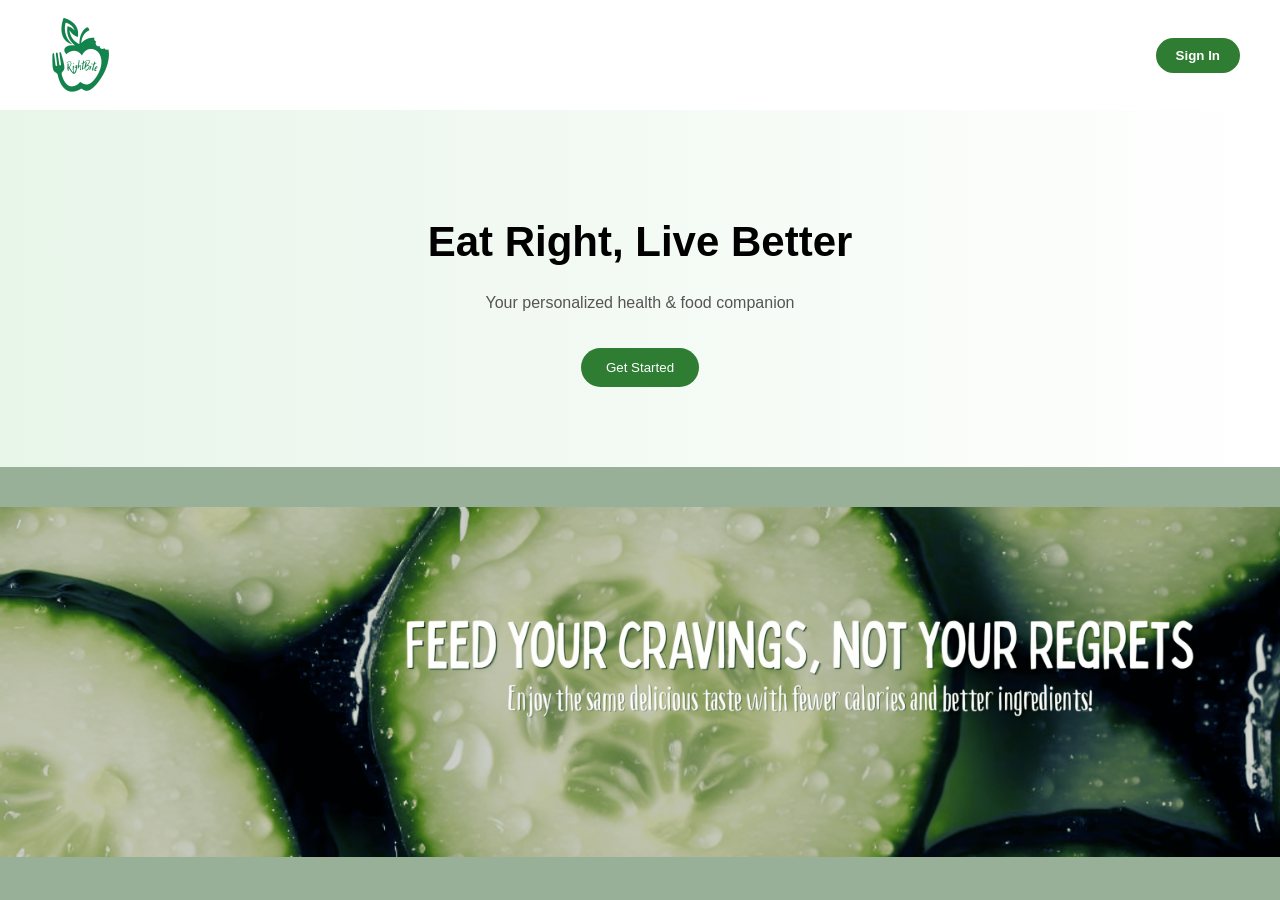
==== index.html @ e95d7b38 "Add files via upload" ====
<html>
    <head> 
        <title> RightBite </title>
        <link rel="stylesheet" href = "style.css">
    </head>
<body>
    <!-- NAVBAR -->
    <div class="navbar">
    <div class="logo">
      <img src="RBlogo.png" alt="RightBite">
    </div>
    <button class="signin-btn">Sign In</button>
  </div>
  
  <!-- HERO -->
  <div class="hero">
    <h1>Eat Right, Live Better</h1>
    <p>Your personalized health & food companion</p>
    <button class="cta-btn">Get Started</button>
  </div>
  
  <!-- SLIDER -->
  <div class="slider">
    <div class="slides">
      <div class="slide" style="background-image:url('slide1.png')"></div>
      <div class="slide" style="background-image:url('slide2.png')"></div>
      <div class="slide" style="background-image:url('slide3.png')"></div>
      <div class="slide" style="background-image:url('slide4.png')"></div>
    </div>
  </div>
</body>
</html>
---- style.css ----
body {
    background-color: rgb(151, 176, 151);
    margin: 0;
}

  body {
    margin: 0;
    font-family: Arial, sans-serif;
  }
  
  /* NAVBAR */
  .navbar {
    display: flex;
    justify-content: space-between;
    align-items: center;
    padding: 15px 40px;
    background: white;
    box-shadow: 0 2px 6px rgba(0,0,0,0.1);
  }
  
  .logo img {
    height: 80px;
    width: auto;
  }
  
  .signin-btn {
    padding: 10px 20px;
    background: #2e7d32;
    color: white;
    border: none;
    border-radius: 25px;
    cursor: pointer;
    font-weight: bold;
  }
  
  .signin-btn:hover {
    background: #256428;
  }
  
  /* HERO */
  .hero {
    text-align: center;
    padding: 80px 20px;
    background: linear-gradient(to right, #e8f5e9, white);
  }
  
  .hero h1 {
    font-size: 42px;
  }
  
  .hero p {
    color: #555;
  }
  
  .cta-btn {
    margin-top: 20px;
    padding: 12px 25px;
    background: #2e7d32;
    color: white;
    border: none;
    border-radius: 25px;
    cursor: pointer;
  }
  
  /* SLIDER */
  .slider {
    width: 100%;
    height: 350px;
    overflow: hidden;
    margin-top: 40px;
  }
  
  .slides {
    display: flex;
    width: 500%;
    animation: slide 15s infinite;
  }
  
  .slide {
    width: 100%;
    height: 350px;
    background-size: cover;
    background-position: center;
  }
  
  /* Animation */
  @keyframes slide {
    0%,20% { transform: translateX(0); }
    25%,45% { transform: translateX(-100%); }
    50%,70% { transform: translateX(-200%); }
    75%,95% { transform: translateX(-300%); }
    100% { transform: translateX(-400%); }
  }
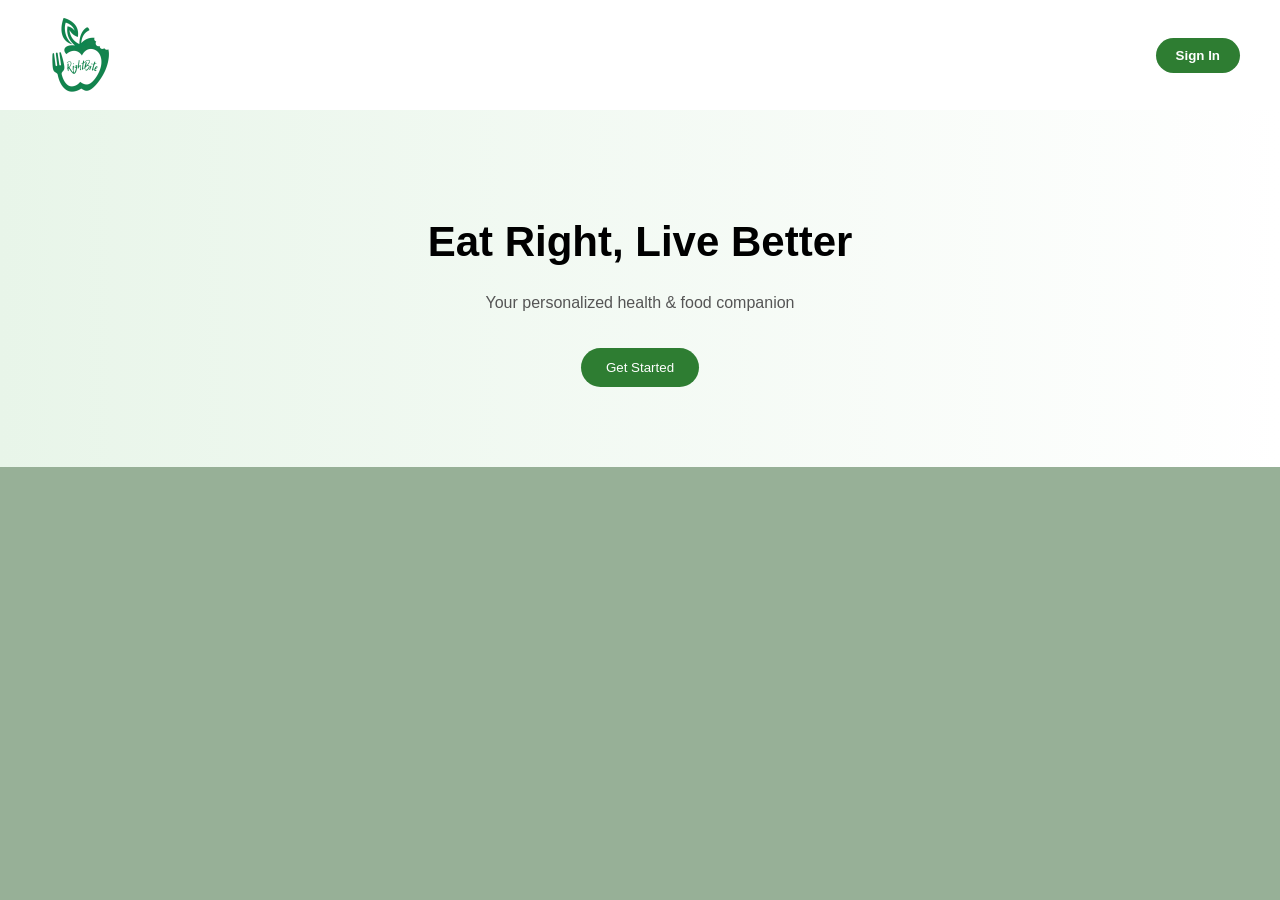
==== commit 8b07491a: "Update index.html" ====
--- a/index.html
+++ b/index.html
@@ -22,11 +22,11 @@
   <!-- SLIDER -->
   <div class="slider">
     <div class="slides">
-      <div class="slide" style="background-image:url('slide1.png')"></div>
-      <div class="slide" style="background-image:url('slide2.png')"></div>
-      <div class="slide" style="background-image:url('slide3.png')"></div>
-      <div class="slide" style="background-image:url('slide4.png')"></div>
+      <div class="slide" style="background-image:url('slide1\ copy.jpg')"></div>
+      <div class="slide" style="background-image:url('slide1.jpeg')"></div>
+      <div class="slide" style="background-image:url('slide1.jpeg')"></div>
+      <div class="slide" style="background-image:url('slide1.jpeg')"></div>
     </div>
   </div>
 </body>
-</html>+</html>
--- a/style.css
+++ b/style.css
@@ -1,9 +1,6 @@
-body {
-    background-color: rgb(151, 176, 151);
-    margin: 0;
-}
 
   body {
+    background-color: rgb(151, 176, 151);
     margin: 0;
     font-family: Arial, sans-serif;
   }
@@ -62,32 +59,51 @@
     cursor: pointer;
   }
   
-  /* SLIDER */
   .slider {
     width: 100%;
     height: 350px;
     overflow: hidden;
-    margin-top: 40px;
   }
   
   .slides {
     display: flex;
     width: 500%;
-    animation: slide 15s infinite;
+    height: 100%;
+    animation: slide 20s infinite;
   }
   
   .slide {
-    width: 100%;
-    height: 350px;
-    background-size: cover;
-    background-position: center;
+    width: 20%;
+    height: 100%;
+    position: relative;
+    flex-shrink: 0; 
   }
   
-  /* Animation */
+  .slide img {
+    width: 100%;
+    height: 100%;
+    object-fit: cover;
+    display: block;
+  }
+  
+  /* TEXT OVER IMAGE */
+  .text {
+    position: absolute;
+    top: 50%;
+    left: 50%;
+    transform: translate(-50%, -50%);
+    color: white;
+    font-size: 28px;
+    font-weight: bold;
+    background: rgba(0,0,0,0.4);
+    padding: 10px 20px;
+    border-radius: 10px;
+  }
+  
   @keyframes slide {
-    0%,20% { transform: translateX(0); }
-    25%,45% { transform: translateX(-100%); }
-    50%,70% { transform: translateX(-200%); }
-    75%,95% { transform: translateX(-300%); }
-    100% { transform: translateX(-400%); }
-  }+    0%, 20% { transform: translateX(0); }
+    25%, 40% { transform: translateX(-20%); }
+    45%, 60% { transform: translateX(-40%); }
+    65%, 80% { transform: translateX(-60%); }
+    85%, 100% { transform: translateX(-80%); }
+  }
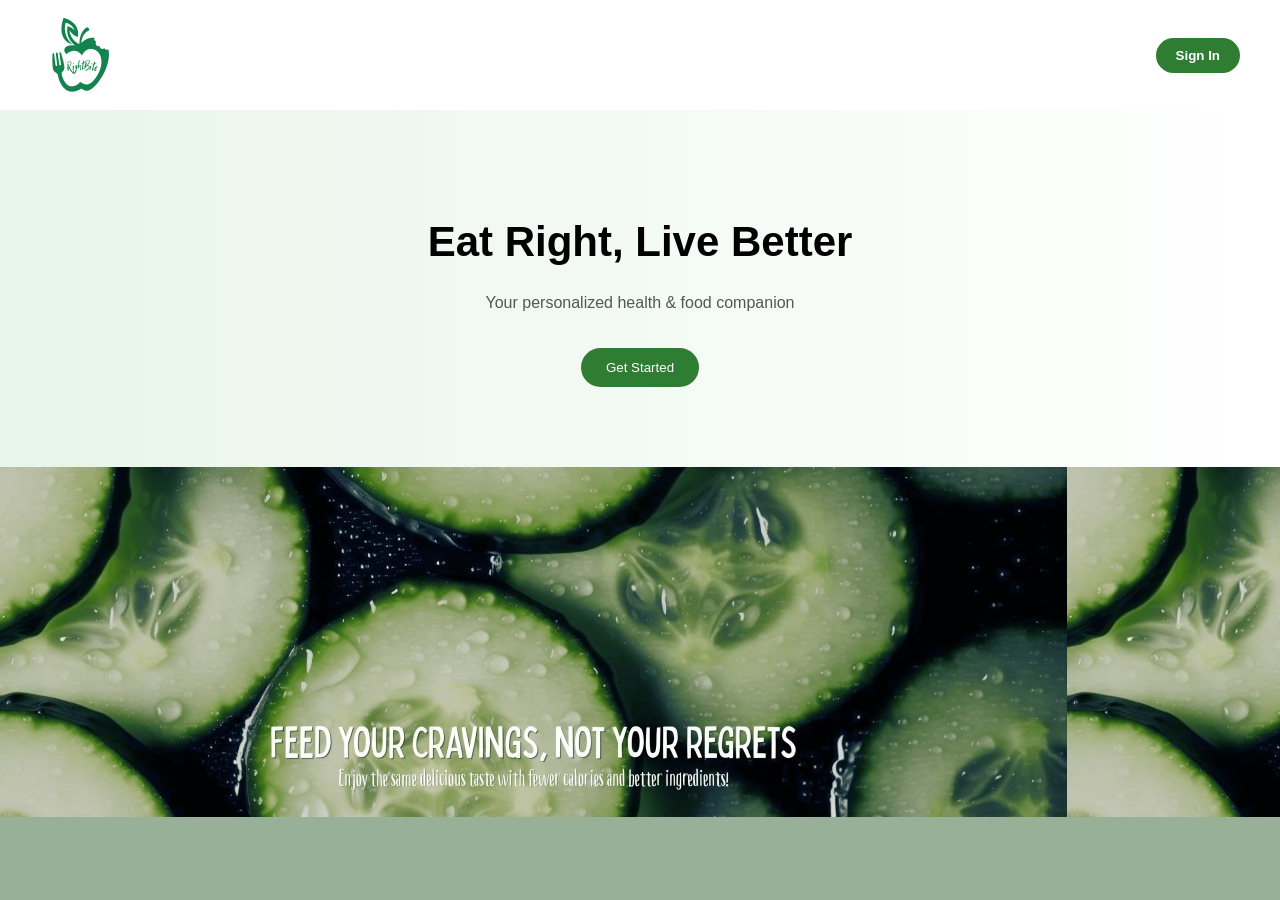
==== commit 56646ce9: "Update index.html" ====
--- a/index.html
+++ b/index.html
@@ -22,7 +22,7 @@
   <!-- SLIDER -->
   <div class="slider">
     <div class="slides">
-      <div class="slide" style="background-image:url('slide1\ copy.jpg')"></div>
+      <div class="slide" style="background-image:url('WhatsApp Image 2026-05-13 at 19.03.00.jpeg')"></div>
       <div class="slide" style="background-image:url('slide1.jpeg')"></div>
       <div class="slide" style="background-image:url('slide1.jpeg')"></div>
       <div class="slide" style="background-image:url('slide1.jpeg')"></div>
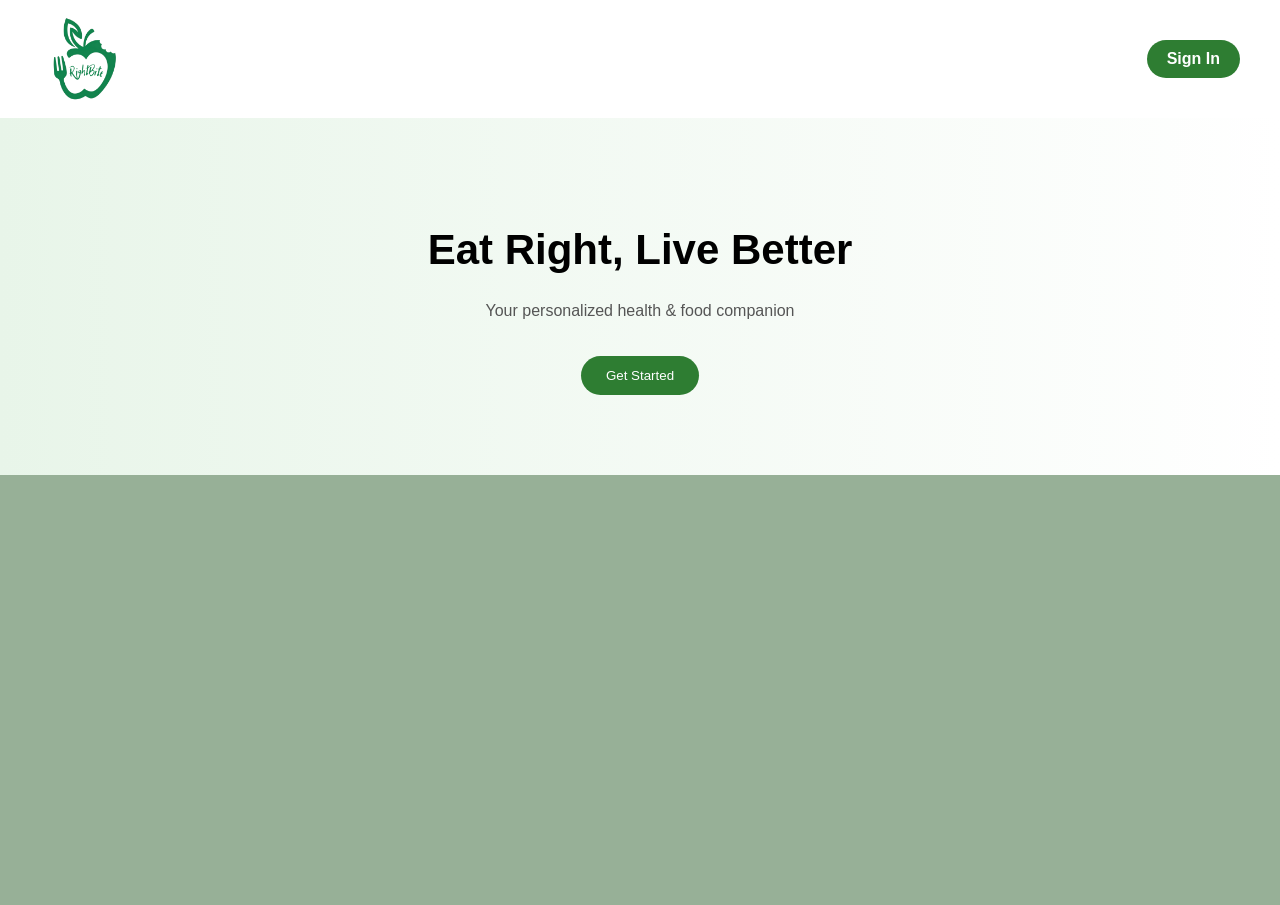
==== commit 41a8fea8: "Add files via upload" ====
--- a/index.html
+++ b/index.html
@@ -1,18 +1,22 @@
-<html>
-    <head> 
-        <title> RightBite </title>
-        <link rel="stylesheet" href = "style.css">
+<!DOCTYPE html>
+<html lang="en">
+    <head>
+        <meta charset="UTF-8">
+        <meta name="viewport" content="width=device-width, initial-scale=1.0">
+        <title>RightBite</title>
+        <link rel="stylesheet" href="style.css">
     </head>
 <body>
     <!-- NAVBAR -->
     <div class="navbar">
-    <div class="logo">
+      
+    <a class="logo" href="idea.html" aria-label="Read the RightBite story">
       <img src="RBlogo.png" alt="RightBite">
-    </div>
-    <button class="signin-btn">Sign In</button>
+    </a>
+    <a class="signin-btn" href="signin.html">Sign In</a>
   </div>
   
-  <!-- HERO -->
+  <!-- HERO --> 
   <div class="hero">
     <h1>Eat Right, Live Better</h1>
     <p>Your personalized health & food companion</p>
@@ -22,9 +26,9 @@
   <!-- SLIDER -->
   <div class="slider">
     <div class="slides">
-      <div class="slide" style="background-image:url('WhatsApp Image 2026-05-13 at 19.03.00.jpeg')"></div>
+      <div class="slide" style="background-image:url('slide1 copy.jpg')"></div>
       <div class="slide" style="background-image:url('slide1.jpeg')"></div>
-      <div class="slide" style="background-image:url('slide1.jpeg')"></div>
+      <div class="slide" style="background-image:url('slide1 copy.jpg')"></div>
       <div class="slide" style="background-image:url('slide1.jpeg')"></div>
     </div>
   </div>
--- a/style.css
+++ b/style.css
@@ -1,10 +1,14 @@
 
-  body {
+body {
     background-color: rgb(151, 176, 151);
     margin: 0;
     font-family: Arial, sans-serif;
   }
-  
+
+  * {
+    box-sizing: border-box;
+  }
+
   /* NAVBAR */
   .navbar {
     display: flex;
@@ -15,12 +19,21 @@
     box-shadow: 0 2px 6px rgba(0,0,0,0.1);
   }
   
+  .logo {
+    display: inline-flex;
+    align-items: center;
+    color: #2e7d32;
+    text-decoration: none;
+  }
+
   .logo img {
-    height: 80px;
+    height: 88px;
     width: auto;
+    display: block;
   }
   
   .signin-btn {
+    display: inline-block;
     padding: 10px 20px;
     background: #2e7d32;
     color: white;
@@ -28,6 +41,7 @@
     border-radius: 25px;
     cursor: pointer;
     font-weight: bold;
+    text-decoration: none;
   }
   
   .signin-btn:hover {
@@ -61,22 +75,25 @@
   
   .slider {
     width: 100%;
-    height: 350px;
+    height: clamp(220px, 38vw, 430px);
     overflow: hidden;
   }
   
   .slides {
     display: flex;
-    width: 500%;
+    width: 400%;
     height: 100%;
     animation: slide 20s infinite;
   }
   
   .slide {
-    width: 20%;
+    width: 25%;
     height: 100%;
     position: relative;
     flex-shrink: 0; 
+    background-position: center;
+    background-repeat: no-repeat;
+    background-size: cover;
   }
   
   .slide img {
@@ -102,8 +119,707 @@
   
   @keyframes slide {
     0%, 20% { transform: translateX(0); }
-    25%, 40% { transform: translateX(-20%); }
-    45%, 60% { transform: translateX(-40%); }
-    65%, 80% { transform: translateX(-60%); }
-    85%, 100% { transform: translateX(-80%); }
-  }
+    25%, 45% { transform: translateX(-25%); }
+    50%, 70% { transform: translateX(-50%); }
+    75%, 95% { transform: translateX(-75%); }
+    100% { transform: translateX(0); }
+  }
+
+  .story-page {
+    min-height: 100vh;
+    display: grid;
+    place-items: center;
+    padding: 24px;
+    background: linear-gradient(to right, #e8f5e9, white);
+  }
+
+  .story-panel {
+    width: min(720px, 100%);
+    padding: 40px;
+    background: white;
+    border-radius: 8px;
+    box-shadow: 0 2px 12px rgba(0,0,0,0.12);
+    text-align: center;
+  }
+
+  .story-panel h1 {
+    margin-top: 0;
+    color: #2e7d32;
+  }
+
+  .story-panel p {
+    color: #555;
+    font-size: 18px;
+    line-height: 1.6;
+  }
+
+  .previous-btn {
+    display: inline-block;
+    margin-top: 20px;
+    padding: 12px 25px;
+    background: #2e7d32;
+    color: white;
+    border-radius: 25px;
+    text-decoration: none;
+    font-weight: bold;
+  }
+
+  .previous-btn:hover {
+    background: #256428;
+  }
+
+  .auth-page {
+    min-height: 100vh;
+    display: flex;
+    align-items: center;
+    justify-content: flex-end;
+    padding: clamp(22px, 5vw, 64px) clamp(22px, 8vw, 118px);
+    position: relative;
+    overflow: hidden;
+    background:
+      radial-gradient(circle at 80% 16%, rgba(174, 218, 105, 0.2), transparent 23%),
+      radial-gradient(circle at 8% 82%, rgba(255, 196, 87, 0.18), transparent 22%),
+      linear-gradient(90deg, rgba(25, 66, 33, 0.22) 0%, rgba(20, 63, 31, 0.76) 48%, rgba(16, 67, 34, 0.92) 100%),
+      url("Sign.png") left center / cover no-repeat;
+  }
+
+  .auth-page::before,
+  .auth-page::after {
+    content: "";
+    position: absolute;
+    pointer-events: none;
+  }
+
+  .auth-page::before {
+    width: min(46vw, 650px);
+    height: 150vh;
+    top: -25vh;
+    left: 21vw;
+    background: rgba(235, 244, 224, 0.16);
+    transform: rotate(-38deg);
+    transform-origin: center;
+  }
+
+  .auth-page::after {
+    width: min(44vw, 560px);
+    aspect-ratio: 1;
+    right: -13vw;
+    bottom: -24vw;
+    border-radius: 50%;
+    background: rgba(181, 216, 128, 0.38);
+  }
+
+  .auth-card {
+    width: min(1040px, 100%);
+    min-height: 560px;
+    display: grid;
+    grid-template-columns: minmax(270px, 1fr) minmax(360px, 440px);
+    gap: clamp(24px, 5vw, 72px);
+    align-items: center;
+    position: relative;
+    z-index: 1;
+  }
+
+  .auth-visual {
+    position: relative;
+    display: flex;
+    flex-direction: column;
+    justify-content: flex-end;
+    min-height: 560px;
+    padding: clamp(28px, 4vw, 46px) 0;
+    color: white;
+  }
+
+  .auth-visual h1 {
+    max-width: 360px;
+    margin: auto 0 14px;
+    color: white;
+    font-family: Georgia, "Times New Roman", serif;
+    font-size: clamp(40px, 5.8vw, 74px);
+    font-weight: 500;
+    line-height: 0.95;
+    text-shadow: 0 8px 24px rgba(4, 28, 13, 0.45);
+  }
+
+  .auth-visual p {
+    max-width: 300px;
+    margin: 0;
+    color: rgba(255,255,255,0.9);
+    font-size: 16px;
+    font-weight: bold;
+    line-height: 1.55;
+    text-shadow: 0 5px 18px rgba(4, 28, 13, 0.42);
+  }
+
+  .auth-panel {
+    display: flex;
+    flex-direction: column;
+    justify-content: center;
+    min-height: 470px;
+    padding: clamp(36px, 5vw, 52px) clamp(34px, 5vw, 64px);
+    background: white;
+    border-top: 6px solid #66a832;
+    border-radius: 2px;
+    box-shadow: 0 24px 70px rgba(5, 34, 13, 0.34);
+  }
+
+  .auth-logo {
+    display: inline-block;
+    margin-bottom: 36px;
+    text-decoration: none;
+  }
+
+  .auth-logo img {
+    width: 104px;
+    height: auto;
+    display: block;
+    filter: drop-shadow(0 6px 18px rgba(4, 28, 13, 0.45));
+  }
+
+  .auth-kicker {
+    margin: 0 0 8px;
+    color: #2e7d32;
+    font-size: 14px;
+    font-weight: bold;
+    letter-spacing: 0;
+    text-transform: uppercase;
+  }
+
+  .auth-panel h2 {
+    margin: 0;
+    color: #214f21;
+    font-family: Georgia, "Times New Roman", serif;
+    font-size: clamp(38px, 4vw, 48px);
+    font-weight: bold;
+    line-height: 1.05;
+    text-align: center;
+  }
+
+  .auth-form {
+    display: grid;
+    gap: 12px;
+    margin-top: 38px;
+  }
+
+  .auth-form label {
+    color: #214f21;
+    font-size: 14px;
+    font-weight: bold;
+  }
+
+  .auth-form input {
+    width: 100%;
+    padding: 7px 0 10px;
+    border: 0;
+    border-bottom: 1px solid #8f9890;
+    border-radius: 0;
+    color: #202821;
+    font-size: 15px;
+  }
+
+  .auth-form input:focus {
+    outline: 0;
+    border-color: #4f9f29;
+  }
+
+  .auth-form input::placeholder {
+    color: transparent;
+  }
+
+  .auth-check {
+    display: flex;
+    align-items: center;
+    gap: 9px;
+    margin-top: 4px;
+    color: #687368;
+    font-size: 12px;
+    font-weight: normal;
+    line-height: 1.4;
+    text-transform: none;
+  }
+
+  .auth-form-row {
+    display: flex;
+    align-items: center;
+    justify-content: space-between;
+    gap: 12px;
+    margin-top: 4px;
+  }
+
+  .auth-form-row .auth-check {
+    margin-top: 0;
+  }
+
+  .auth-link-button {
+    padding: 0;
+    background: transparent;
+    border: 0;
+    color: #3a8f23;
+    cursor: pointer;
+    font: inherit;
+    font-size: 12px;
+    font-weight: bold;
+    text-align: right;
+  }
+
+  .auth-link-button:hover {
+    text-decoration: underline;
+  }
+
+  .auth-link-button:disabled {
+    cursor: wait;
+    opacity: 0.65;
+    text-decoration: none;
+  }
+
+  .auth-check input {
+    width: auto;
+    padding: 0;
+    border: 0;
+    accent-color: #2e7d32;
+  }
+
+  .password-rules {
+    margin: -2px 0 4px;
+    padding: 12px 14px;
+    background: #f5f8ef;
+    border: 1px solid #d8e4cd;
+    border-radius: 6px;
+    color: #687368;
+    font-size: 12px;
+    line-height: 1.45;
+  }
+
+  .password-rules p {
+    margin: 0 0 6px;
+    color: #214f21;
+    font-weight: bold;
+  }
+
+  .password-rules ul {
+    display: grid;
+    gap: 4px;
+    margin: 0;
+    padding: 0;
+    list-style: none;
+  }
+
+  .password-rules li::before {
+    content: "○";
+    display: inline-block;
+    width: 18px;
+    color: #8b9489;
+    font-weight: bold;
+  }
+
+  .password-rules li.is-valid {
+    color: #2e7d32;
+    font-weight: bold;
+  }
+
+  .password-rules li.is-valid::before {
+    content: "✓";
+    color: #2e7d32;
+  }
+
+  .auth-submit {
+    width: 100%;
+    margin-top: 14px;
+    padding: 14px 26px;
+    background: linear-gradient(135deg, #2e7d32, #6dbb35);
+    color: white;
+    border: none;
+    border-radius: 0;
+    cursor: pointer;
+    font-size: 16px;
+    font-weight: bold;
+    transition: background 0.2s ease, transform 0.2s ease;
+  }
+
+  .auth-submit:hover {
+    background: linear-gradient(135deg, #256428, #5aa82d);
+    transform: translateY(-1px);
+  }
+
+  .auth-submit:disabled {
+    cursor: wait;
+    opacity: 0.72;
+    transform: none;
+  }
+
+  .auth-message {
+    min-height: 20px;
+    margin: 2px 0 0;
+    color: #2e7d32;
+    font-size: 13px;
+    font-weight: bold;
+    line-height: 1.4;
+    text-align: center;
+  }
+
+  .auth-message.is-error {
+    color: #b12d24;
+  }
+
+  .auth-divider {
+    display: flex;
+    align-items: center;
+    gap: 12px;
+    margin-top: 30px;
+    color: #214f21;
+    font-size: 14px;
+    font-weight: bold;
+    text-align: center;
+  }
+
+  .auth-divider::before,
+  .auth-divider::after {
+    content: "";
+    flex: 1;
+    height: 1px;
+    background: #97b889;
+  }
+
+  .auth-divider span {
+    white-space: nowrap;
+  }
+
+  .social-login {
+    justify-content: center;
+    display: flex;
+    gap: 28px;
+    margin-top: 26px;
+  }
+
+  .social-login button {
+    min-width: 92px;
+    height: 38px;
+    display: grid;
+    place-items: center;
+    padding: 0 16px;
+    background: white;
+    border: 1px solid #cbd8c4;
+    border-radius: 19px;
+    cursor: pointer;
+    font-size: 14px;
+    font-weight: bold;
+    line-height: 1;
+  }
+
+  .social-login button:nth-child(1) {
+    color: #4285f4;
+    font-family: Arial, sans-serif;
+  }
+
+  .social-login button:nth-child(2) {
+    color: #111;
+    font-family: Arial, sans-serif;
+    font-size: 14px;
+  }
+
+  .social-login button:hover {
+    border-color: #6dbb35;
+    box-shadow: 0 8px 18px rgba(46, 125, 50, 0.14);
+  }
+
+  .auth-switch {
+    margin: 24px 0 0;
+    color: #555;
+    text-align: center;
+    font-size: 14px;
+  }
+
+  .auth-switch-top {
+    margin: 12px 0 0;
+    color: #343434;
+    font-size: 15px;
+  }
+
+  .auth-switch a {
+    color: #3a8f23;
+    font-weight: bold;
+    text-decoration: none;
+  }
+
+  .auth-switch a:hover {
+    text-decoration: underline;
+  }
+
+  @media (max-width: 760px) {
+    .auth-page {
+      padding: 18px;
+      justify-content: center;
+    }
+
+    .auth-card {
+      min-height: auto;
+      grid-template-columns: 1fr;
+      gap: 18px;
+    }
+
+    .auth-visual {
+      min-height: 180px;
+      padding: 30px 24px;
+    }
+
+    .auth-visual h1 {
+      font-size: 36px;
+    }
+
+    .auth-panel {
+      padding: 32px 24px;
+      min-height: auto;
+    }
+
+    .auth-submit {
+      justify-self: stretch;
+    }
+
+    .social-login {
+      flex-wrap: nowrap;
+    }
+  }
+
+  @media (max-width: 600px) {
+    .navbar {
+      padding: 12px 18px;
+    }
+
+  .logo img {
+      height: 66px;
+    }
+
+    .hero {
+      padding: 56px 18px;
+    }
+
+    .hero h1 {
+      font-size: 32px;
+    }
+
+    .story-panel {
+      padding: 28px 20px;
+    }
+
+    .auth-panel h2 {
+      font-size: 34px;
+    }
+  }
+
+  .visually-hidden {
+    width: 1px;
+    height: 1px;
+    position: absolute;
+    overflow: hidden;
+    clip: rect(0, 0, 0, 0);
+    white-space: nowrap;
+  }
+
+  .searc-page {
+    min-height: 100vh;
+    background: #0b100d;
+    color: #eef3dc;
+  }
+
+  .searc-header {
+    min-height: 216px;
+    display: grid;
+    grid-template-columns: 1fr minmax(280px, 460px) 1fr;
+    align-items: center;
+    gap: 24px;
+    padding: 34px clamp(20px, 6vw, 76px);
+    background: #000;
+  }
+
+  .searc-brand {
+    text-decoration: none;
+  }
+
+  .searc-brand {
+    display: inline-flex;
+    align-items: center;
+    width: max-content;
+  }
+
+  .searc-brand img {
+    width: 86px;
+    height: auto;
+    display: block;
+  }
+
+  .searc-tagline {
+    justify-self: center;
+    text-align: center;
+  }
+
+  .searc-tagline p {
+    margin: 0;
+    color: #eef3dc;
+    font-family: Georgia, "Times New Roman", serif;
+    font-size: clamp(28px, 4vw, 44px);
+    font-weight: bold;
+    line-height: 1.05;
+  }
+
+  .searc-tagline span {
+    display: block;
+    margin-top: 10px;
+    color: #c9d7b1;
+    font-size: 16px;
+    font-weight: bold;
+    line-height: 1.4;
+  }
+
+  .searc-stage {
+    min-height: calc(100vh - 216px);
+    position: relative;
+    overflow: hidden;
+    padding: 52px clamp(20px, 7vw, 92px) 76px;
+    background:
+      linear-gradient(135deg, rgba(220, 230, 197, 0.06) 0 16%, transparent 16% 100%),
+      #0b100d;
+  }
+
+  .searc-stage::before,
+  .searc-stage::after {
+    content: "";
+    position: absolute;
+    pointer-events: none;
+    opacity: 0.8;
+  }
+
+  .searc-stage::before {
+    width: 64vw;
+    height: 34vw;
+    right: -18vw;
+    bottom: -9vw;
+    border-radius: 46% 54% 41% 59%;
+    background: #242624;
+    transform: rotate(-28deg);
+  }
+
+  .searc-stage::after {
+    width: 44vw;
+    height: 18vw;
+    left: 18vw;
+    top: -7vw;
+    border-radius: 35% 65% 48% 52%;
+    background: #1f2721;
+    transform: rotate(8deg);
+  }
+
+  .searc-grid {
+    width: min(1120px, 100%);
+    margin: 0 auto;
+    display: grid;
+    grid-template-columns: repeat(3, minmax(260px, 1fr));
+    gap: 48px 42px;
+    position: relative;
+    z-index: 1;
+  }
+
+  .searc-card {
+    height: 230px;
+    display: grid;
+    grid-template-rows: minmax(0, 1fr) 58px;
+    overflow: hidden;
+    background: #e4ebc8;
+    border-radius: 18px;
+    color: #345b4b;
+    text-decoration: none;
+    box-shadow: 0 15px 32px rgba(0, 0, 0, 0.18);
+    transition: transform 0.18s ease, box-shadow 0.18s ease;
+  }
+
+  .searc-card:hover {
+    transform: translateY(-4px);
+    box-shadow: 0 20px 38px rgba(0, 0, 0, 0.28);
+  }
+
+  .searc-card > img {
+    width: 100%;
+    height: 100%;
+  }
+
+  .searc-card > img {
+    object-fit: cover;
+  }
+
+  .searc-card strong {
+    display: grid;
+    place-items: center;
+    padding: 10px 12px;
+    font-size: 28px;
+    font-weight: 900;
+    letter-spacing: 0;
+    line-height: 1;
+    text-align: center;
+    white-space: nowrap;
+  }
+
+  @media (max-width: 760px) {
+    .searc-header {
+      min-height: 170px;
+      grid-template-columns: 1fr auto;
+      gap: 18px;
+      padding: 22px 18px 28px;
+    }
+
+    .searc-brand {
+      width: max-content;
+    }
+
+    .searc-brand img {
+      width: 74px;
+    }
+
+    .searc-tagline {
+      width: min(460px, 100%);
+      grid-column: 1 / -1;
+      grid-row: 2;
+      justify-self: center;
+    }
+
+    .searc-tagline p {
+      font-size: 28px;
+    }
+
+    .searc-tagline span {
+      font-size: 14px;
+    }
+
+    .searc-stage {
+      min-height: calc(100vh - 170px);
+      padding: 28px 18px 42px;
+    }
+
+    .searc-grid {
+      grid-template-columns: repeat(2, minmax(0, 1fr));
+      gap: 26px 18px;
+    }
+
+    .searc-card {
+      height: 188px;
+      grid-template-rows: minmax(0, 1fr) 48px;
+      border-radius: 14px;
+    }
+
+    .searc-card strong {
+      font-size: 22px;
+    }
+
+    .searc-card:nth-child(5),
+    .searc-card:nth-child(6) {
+      grid-column: auto;
+    }
+  }
+
+  @media (max-width: 420px) {
+    .searc-grid {
+      grid-template-columns: 1fr;
+    }
+
+    .searc-card {
+      height: 210px;
+    }
+  }
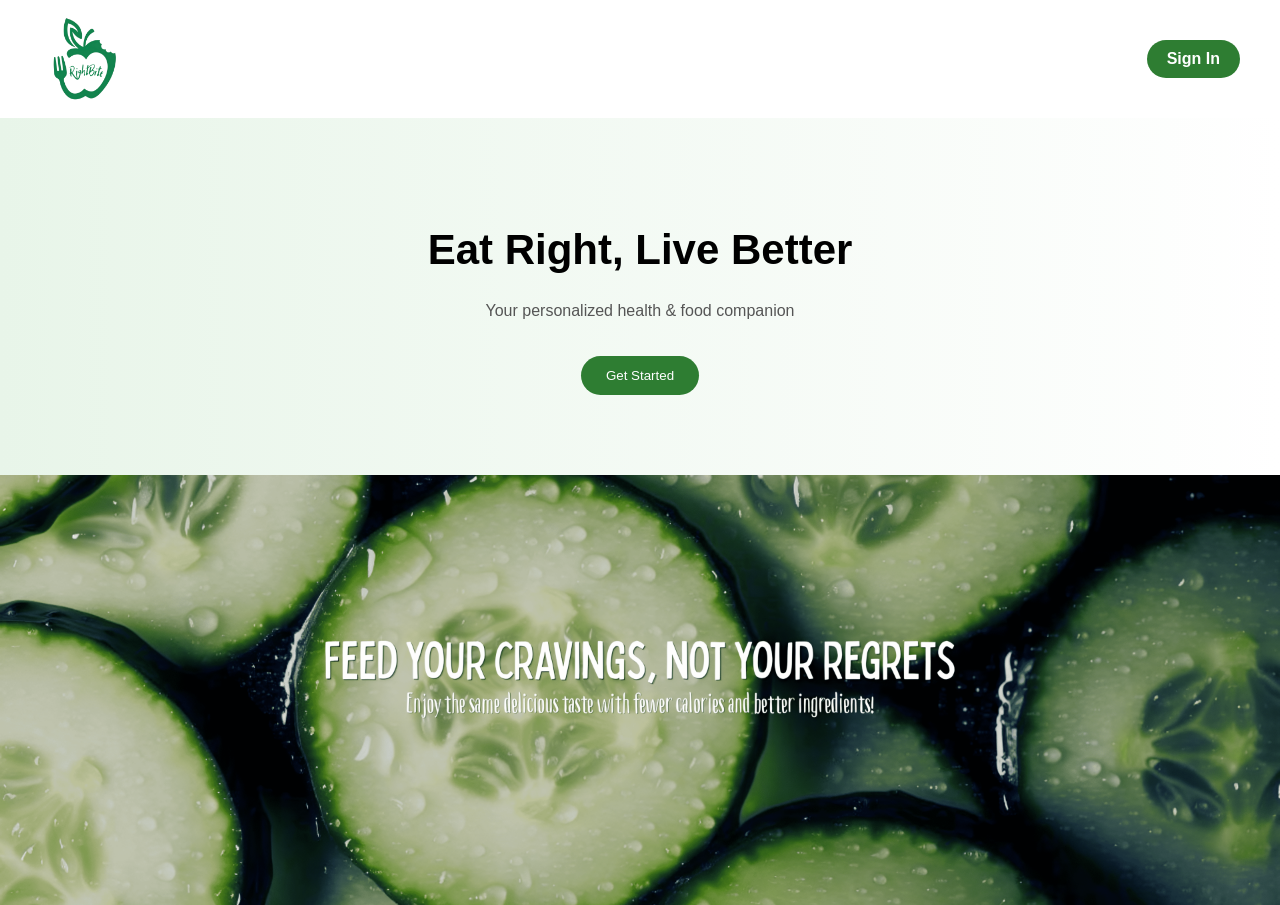
==== commit 4bc91434: "Update index.html" ====
--- a/index.html
+++ b/index.html
@@ -26,10 +26,10 @@
   <!-- SLIDER -->
   <div class="slider">
     <div class="slides">
-      <div class="slide" style="background-image:url('slide1 copy.jpg')"></div>
-      <div class="slide" style="background-image:url('slide1.jpeg')"></div>
-      <div class="slide" style="background-image:url('slide1 copy.jpg')"></div>
-      <div class="slide" style="background-image:url('slide1.jpeg')"></div>
+      <div class="slide" style="background-image:url('slide1.png')"></div>
+      <div class="slide" style="background-image:url('slide2.png')"></div>
+      <div class="slide" style="background-image:url('slide3.png')"></div>
+      <div class="slide" style="background-image:url('slide4.png')"></div>
     </div>
   </div>
 </body>
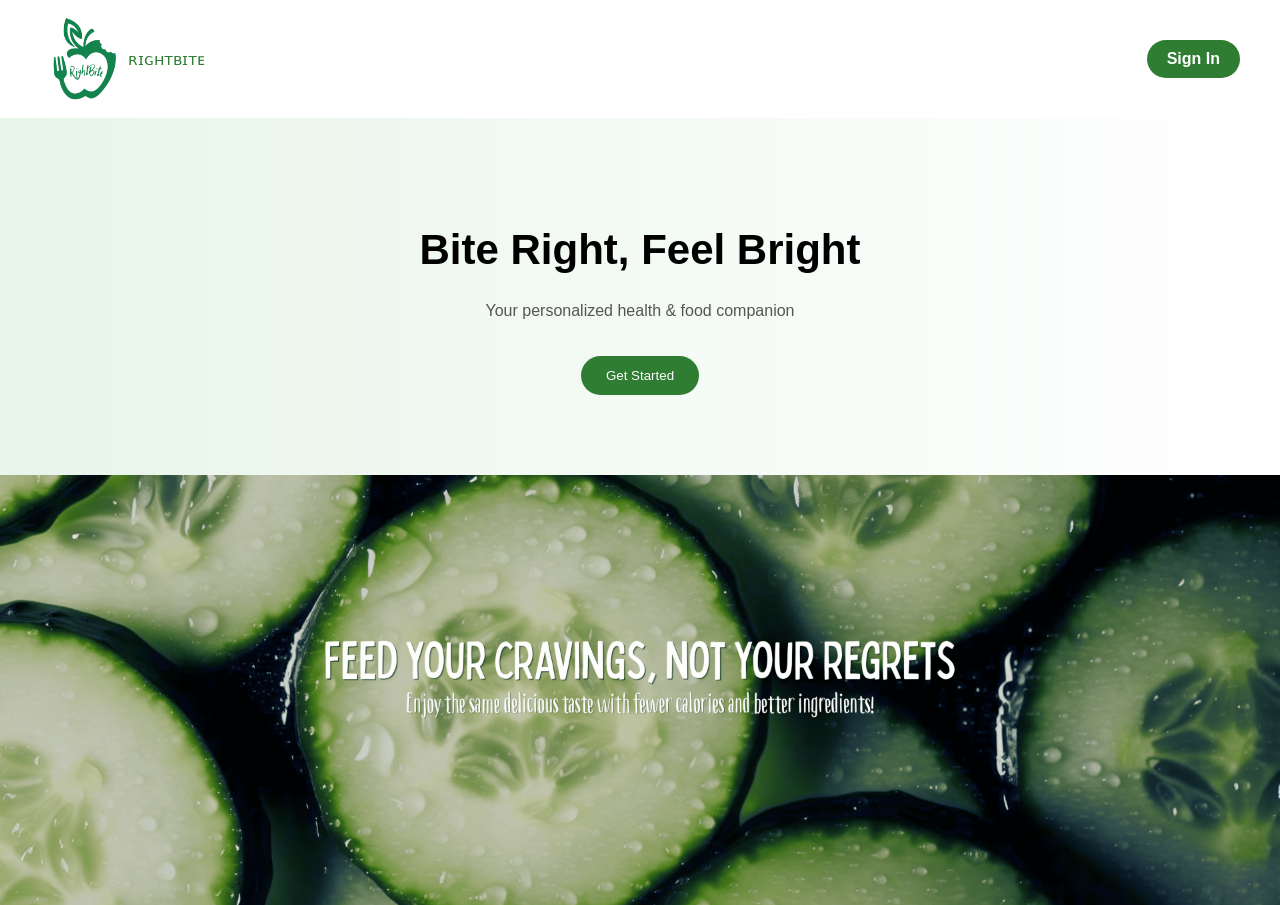
==== commit 5e95cde3: "Update index.html" ====
--- a/index.html
+++ b/index.html
@@ -12,13 +12,14 @@
       
     <a class="logo" href="idea.html" aria-label="Read the RightBite story">
       <img src="RBlogo.png" alt="RightBite">
+      <span>ʀɪɢʜᴛʙɪᴛᴇ</span>
     </a>
     <a class="signin-btn" href="signin.html">Sign In</a>
   </div>
   
   <!-- HERO --> 
   <div class="hero">
-    <h1>Eat Right, Live Better</h1>
+    <h1>Bite Right, Feel Bright</h1>
     <p>Your personalized health & food companion</p>
     <button class="cta-btn">Get Started</button>
   </div>
